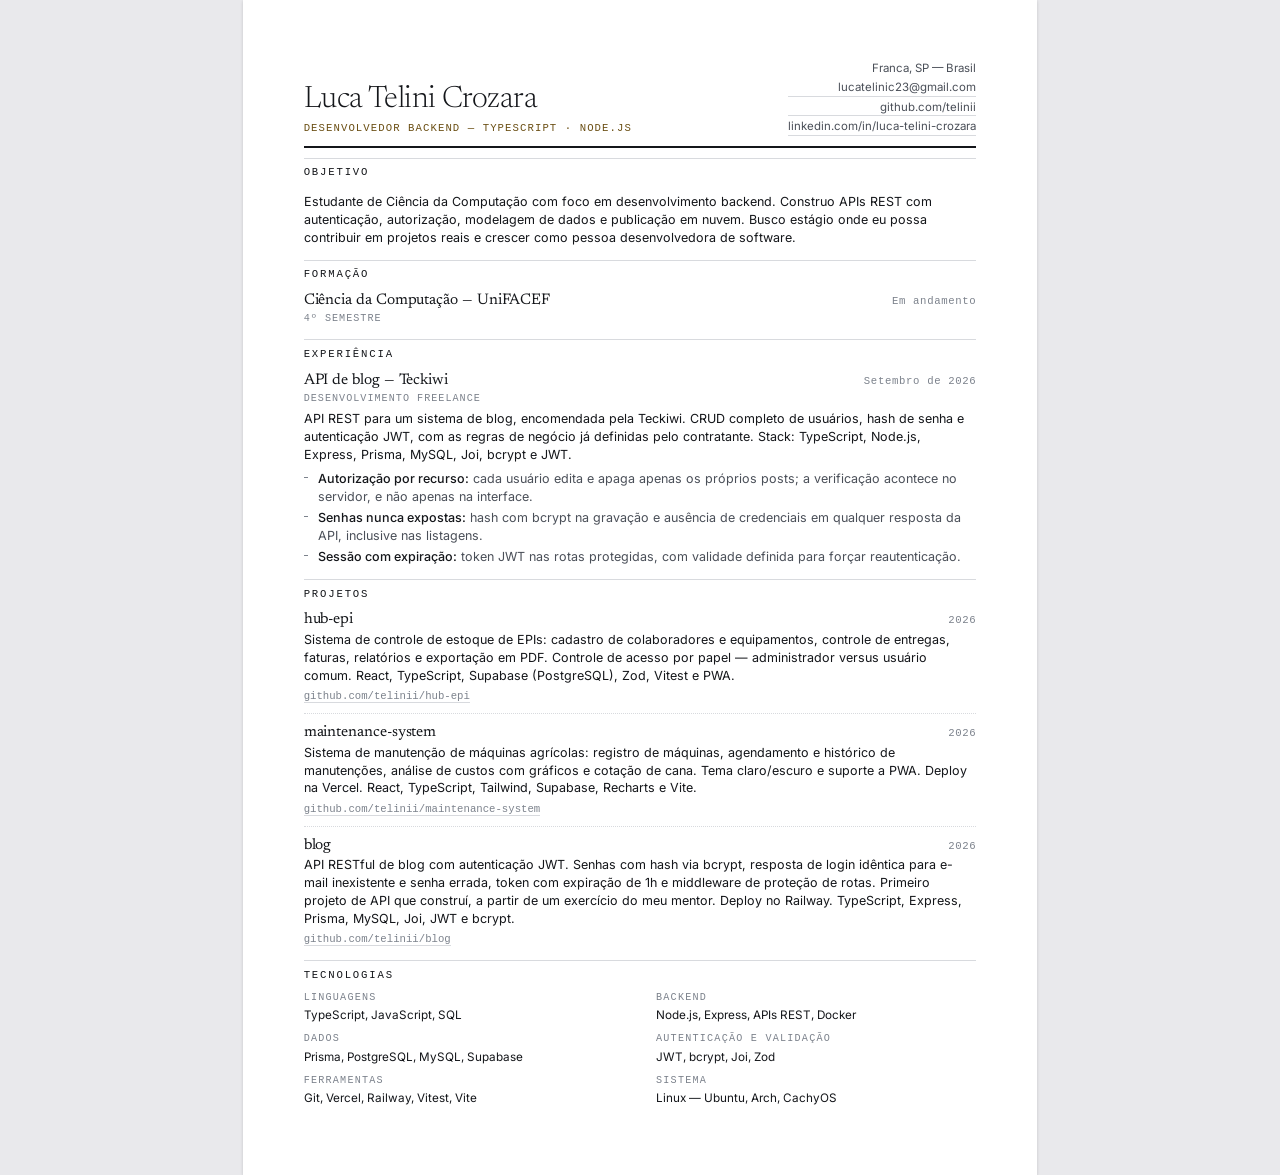
==== curriculo.html @ 414bb684 "Portfólio: site estático, currículo e circuitos de PCB Site de uma página em HTML/CSS/JS puro, sem b" ====
<!DOCTYPE html>
<html lang="pt-BR">
<head>
<meta charset="UTF-8">
<meta name="viewport" content="width=device-width, initial-scale=1">
<title>Luca Telini Crozara — Currículo</title>
<meta name="description" content="Currículo de Luca Telini Crozara, desenvolvedor backend com TypeScript e Node.js.">

<link rel="preconnect" href="https://fonts.googleapis.com">
<link rel="preconnect" href="https://fonts.gstatic.com" crossorigin>
<link href="https://fonts.googleapis.com/css2?family=Inter:wght@400;500&family=Newsreader:opsz,wght@6..72,300;6..72,400&display=swap" rel="stylesheet">
<link rel="stylesheet" href="assets/css/cv.css">
</head>
<body>

<main class="cv">

  <!-- ============ Cabeçalho ============ -->
  <header class="cv-head">
    <div class="cv-identity">
      <h1>Luca Telini Crozara</h1>
      <p class="cv-role">Desenvolvedor Backend — TypeScript · Node.js</p>
    </div>
    <address class="cv-contact">
      <span>Franca, SP — Brasil</span>
      <a href="mailto:lucatelinic23@gmail.com">lucatelinic23@gmail.com</a>
      <a href="https://github.com/telinii">github.com/telinii</a>
      <a href="https://www.linkedin.com/in/luca-telini-crozara-19a609315">linkedin.com/in/luca-telini-crozara</a>
    </address>
  </header>

  <!-- ============ Objetivo ============ -->
  <section class="cv-section cv-section--first">
    <h2>Objetivo</h2>
    <p class="cv-summary">
      Estudante de Ciência da Computação com foco em desenvolvimento backend.
      Construo APIs REST com autenticação, autorização, modelagem de dados e
      publicação em nuvem. Busco estágio onde eu possa contribuir em projetos
      reais e crescer como pessoa desenvolvedora de software.
    </p>
  </section>

  <!-- ============ Formação ============ -->
  <section class="cv-section">
    <h2>Formação</h2>
    <div class="entry">
      <div class="entry-head">
        <h3>Ciência da Computação — UniFACEF</h3>
        <span class="entry-date">Em andamento</span>
      </div>
      <p class="entry-note">4º semestre</p>
      <!-- TROQUE AQUI: adicione a previsão de conclusão, ex. "Previsão: 2029" -->
    </div>
  </section>

  <!-- ============ Experiência ============ -->
  <section class="cv-section">
    <h2>Experiência</h2>
    <div class="entry">
      <div class="entry-head">
        <h3>API de blog — Teckiwi</h3>
        <span class="entry-date">Setembro de 2026</span>
      </div>
      <p class="entry-note">Desenvolvimento freelance</p>
      <p>
        API REST para um sistema de blog, encomendada pela Teckiwi. CRUD completo
        de usuários, hash de senha e autenticação JWT, com as regras de negócio já
        definidas pelo contratante. Stack: TypeScript, Node.js, Express, Prisma,
        MySQL, Joi, bcrypt e JWT.
      </p>
      <ul class="bullets">
        <li><strong>Autorização por recurso:</strong> cada usuário edita e apaga
          apenas os próprios posts; a verificação acontece no servidor, e não
          apenas na interface.</li>
        <li><strong>Senhas nunca expostas:</strong> hash com bcrypt na gravação e
          ausência de credenciais em qualquer resposta da API, inclusive nas
          listagens.</li>
        <li><strong>Sessão com expiração:</strong> token JWT nas rotas protegidas,
          com validade definida para forçar reautenticação.</li>
      </ul>
    </div>
  </section>

  <!-- ============ Projetos ============ -->
  <section class="cv-section">
    <h2>Projetos</h2>

    <div class="entry">
      <div class="entry-head">
        <h3>hub-epi</h3>
        <span class="entry-date">2026</span>
      </div>
      <p>
        Sistema de controle de estoque de EPIs: cadastro de colaboradores e
        equipamentos, controle de entregas, faturas, relatórios e exportação em
        PDF. Controle de acesso por papel — administrador versus usuário comum.
        React, TypeScript, Supabase (PostgreSQL), Zod, Vitest e PWA.
      </p>
      <p class="entry-links">
        <a href="https://github.com/telinii/hub-epi">github.com/telinii/hub-epi</a>
      </p>
    </div>

    <div class="entry">
      <div class="entry-head">
        <h3>maintenance-system</h3>
        <span class="entry-date">2026</span>
      </div>
      <p>
        Sistema de manutenção de máquinas agrícolas: registro de máquinas,
        agendamento e histórico de manutenções, análise de custos com gráficos e
        cotação de cana. Tema claro/escuro e suporte a PWA. Deploy na Vercel.
        React, TypeScript, Tailwind, Supabase, Recharts e Vite.
      </p>
      <p class="entry-links">
        <a href="https://github.com/telinii/maintenance-system">github.com/telinii/maintenance-system</a>
      </p>
    </div>

    <div class="entry">
      <div class="entry-head">
        <h3>blog</h3>
        <span class="entry-date">2026</span>
      </div>
      <p>
        API RESTful de blog com autenticação JWT. Senhas com hash via bcrypt,
        resposta de login idêntica para e-mail inexistente e senha errada, token
        com expiração de 1h e middleware de proteção de rotas. Primeiro projeto de
        API que construí, a partir de um exercício do meu mentor. Deploy no Railway.
        TypeScript, Express, Prisma, MySQL, Joi, JWT e bcrypt.
      </p>
      <p class="entry-links">
        <a href="https://github.com/telinii/blog">github.com/telinii/blog</a>
      </p>
    </div>
  </section>

  <!-- ============ Tecnologias ============ -->
  <section class="cv-section">
    <h2>Tecnologias</h2>

    <div class="tech-grid">
      <div>
        <h3>Linguagens</h3>
        <p>TypeScript, JavaScript, SQL</p>
      </div>
      <div>
        <h3>Backend</h3>
        <p>Node.js, Express, APIs REST, Docker</p>
      </div>
      <div>
        <h3>Dados</h3>
        <p>Prisma, PostgreSQL, MySQL, Supabase</p>
      </div>
      <div>
        <h3>Autenticação e validação</h3>
        <p>JWT, bcrypt, Joi, Zod</p>
      </div>
      <div>
        <h3>Ferramentas</h3>
        <p>Git, Vercel, Railway, Vitest, Vite</p>
      </div>
      <div>
        <h3>Sistema</h3>
        <p>Linux — Ubuntu, Arch, CachyOS</p>
      </div>
    </div>
  </section>

  <!--
    ADICIONE AQUI o que ainda falta e você não me passou:
    · Previsão de conclusão da faculdade
    · Idiomas (ex.: Português — nativo, Inglês — intermediário)
    · Cursos livres, workshops, certificações
    · Disponibilidade (integral / meio período) e cidade para trabalhar
    · Referências sob solicitação

    Ao adicionar, tire a classe "cv-foot--vazio" da tag abaixo.
  -->
  <footer class="cv-foot cv-foot--vazio"></footer>

</main>

</body>
</html>
---- assets/css/cv.css ----
/* =============================================================
   Currículo — Luca Telini Crozara
   Pensado para impressão: fundo branco, tinta escura, sem áreas
   pesadas. Mantém o DNA do site (serifa + monoespaçada + grid),
   não a cor — currículo escuro sai ilegível no papel.

   Tamanho A4 com margem de 16 mm, que é o padrão seguro de
   impressora doméstica e não estoura nenhuma folha de gráfica.
   ============================================================= */

:root {
  --serif: "Newsreader", "Iowan Old Style", Georgia, "Times New Roman", serif;
  --sans: "Inter", -apple-system, BlinkMacSystemFont, "Segoe UI", Roboto, Arial, sans-serif;
  --mono: ui-monospace, SFMono-Regular, Menlo, Consolas, "Liberation Mono", monospace;

  --ink: #14161a;
  --ink-dim: #4a4f58;
  --ink-faint: #7c828c;
  --rule: #d8dade;
  --accent: #6b4f14;      /* dourado escurecido: legível em impressão */
}

*,
*::before,
*::after { box-sizing: border-box; }

html { -webkit-text-size-adjust: 100%; }

body {
  margin: 0;
  background: #e9e9ec;
  color: var(--ink);
  font-family: var(--sans);
  font-size: 9.4pt;
  line-height: 1.42;
  font-weight: 400;
  -webkit-font-smoothing: antialiased;
}

a { color: inherit; text-decoration: none; }

/* ---------- Página ---------- */

.cv {
  width: 210mm;
  min-height: 297mm;
  margin: 0 auto;
  padding: 16mm 16mm 18mm;
  background: #fff;
}

@media screen {
  .cv { box-shadow: 0 1px 3px rgba(0, 0, 0, .16); }
}

/* ---------- Cabeçalho ---------- */

.cv-head {
  display: flex;
  flex-wrap: wrap;
  align-items: flex-end;
  justify-content: space-between;
  gap: .6rem 2rem;
  padding-bottom: .65rem;
  border-bottom: 2px solid var(--ink);
}

.cv-identity h1 {
  font-family: var(--serif);
  font-weight: 300;
  font-size: 23pt;
  line-height: 1.05;
  letter-spacing: -.018em;
  margin: 0;
}

.cv-role {
  margin: .3rem 0 0;
  font-family: var(--mono);
  font-size: 8pt;
  letter-spacing: .1em;
  text-transform: uppercase;
  color: var(--accent);
}

.cv-contact {
  display: flex;
  flex-direction: column;
  gap: .12rem;
  font-size: 8.6pt;
  line-height: 1.45;
  color: var(--ink-dim);
  font-style: normal;
  text-align: right;
}
.cv-contact a { border-bottom: 1px solid var(--rule); }
.cv-contact a:hover { color: var(--accent); border-bottom-color: var(--accent); }

/* ---------- Seções ---------- */

.cv-section {
  margin-top: .82rem;
  padding-top: .42rem;
  border-top: 1px solid var(--rule);
}
.cv-section--first { margin-top: .6rem; }

.cv-section h2 {
  font-family: var(--mono);
  font-size: 8pt;
  font-weight: 500;
  letter-spacing: .17em;
  text-transform: uppercase;
  color: var(--ink);
  margin: 0 0 .48rem;
}

/* ---------- Entradas ---------- */

.entry + .entry {
  margin-top: .55rem;
  padding-top: .5rem;
  border-top: 1px dotted var(--rule);
}

.entry-head {
  display: flex;
  align-items: baseline;
  justify-content: space-between;
  gap: 1rem;
}

.entry-head h3 {
  font-family: var(--serif);
  font-weight: 400;
  font-size: 11.5pt;
  letter-spacing: -.005em;
  margin: 0;
}

.entry-date {
  flex: none;
  font-family: var(--mono);
  font-size: 8pt;
  letter-spacing: .06em;
  color: var(--ink-faint);
  white-space: nowrap;
}

.entry-note {
  margin: .08rem 0 .36rem;
  font-family: var(--mono);
  font-size: 7.6pt;
  letter-spacing: .1em;
  text-transform: uppercase;
  color: var(--ink-faint);
}

.entry p { margin: 0 0 .28rem; }

.entry-links {
  font-family: var(--mono);
  font-size: 8pt;
  color: var(--ink-faint);
}
.entry-links a { border-bottom: 1px solid var(--rule); }
.entry-links a:hover { color: var(--accent); }

/* ---------- Marcadores ---------- */

.bullets {
  margin: .38rem 0 0;
  padding: 0;
  list-style: none;
}
.bullets li {
  position: relative;
  padding-left: .9rem;
  margin-bottom: .22rem;
  color: var(--ink-dim);
}
.bullets li::before {
  content: "";
  position: absolute;
  left: 0;
  top: .58em;
  width: 4px;
  height: 1px;
  background: var(--ink-faint);
}
.bullets strong { color: var(--ink); font-weight: 500; }

/* ---------- Tecnologias ---------- */

.tech-grid {
  display: grid;
  grid-template-columns: repeat(2, minmax(0, 1fr));
  gap: .5rem 2rem;
}
.tech-grid h3 {
  font-family: var(--mono);
  font-size: 7.6pt;
  font-weight: 500;
  letter-spacing: .12em;
  text-transform: uppercase;
  color: var(--ink-faint);
  margin: 0 0 .15rem;
}
.tech-grid p { margin: 0; font-size: 8.8pt; }

/* ---------- Rodapé (bloco opcional) ---------- */

/* `:empty` não serve aqui: um comentário HTML dentro da tag já conta
   como conteúdo e a régua apareceria sozinha no fim da página. */
.cv-foot--vazio { display: none; }
.cv-foot {
  margin-top: 1.1rem;
  padding-top: .5rem;
  border-top: 1px solid var(--rule);
  font-size: 8.8pt;
  color: var(--ink-dim);
}
.cv-foot p { margin: 0 0 .2rem; }

a { text-decoration: none; }

/* ---------- Impressão ---------- */

@page {
  size: A4;
  margin: 16mm;
}

@media print {
  html, body {
    background: #fff;
    font-size: 9.4pt;
  }
  .cv {
    width: auto;
    min-height: 0;
    margin: 0;
    padding: 0;
    box-shadow: none;
  }
  /* Evita corte de bloco no meio da folha */
  .entry, .cv-section, .cv-head { break-inside: avoid; }
  h2, h3 { break-after: avoid; }
  a { color: var(--ink-dim); }
}
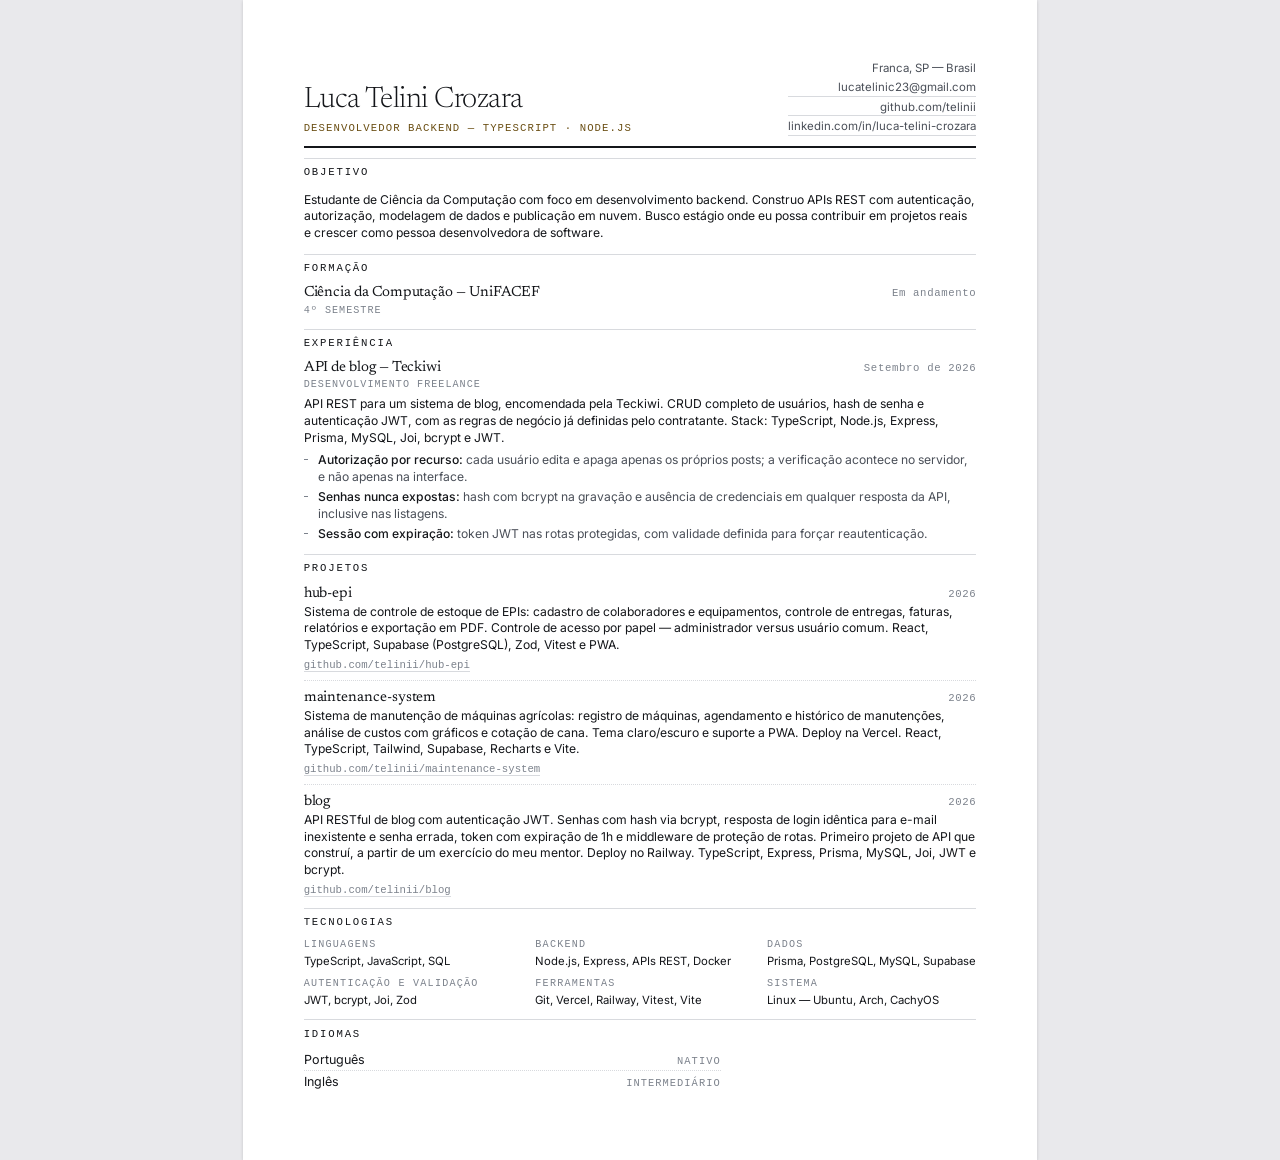
==== commit 728d3829: "Currículo: adiciona idiomas (português nativo, inglês intermediário) Para caber em uma página, Tecno" ====
--- a/curriculo.html
+++ b/curriculo.html
@@ -167,10 +167,18 @@
     </div>
   </section>
 
+  <!-- ============ Idiomas ============ -->
+  <section class="cv-section">
+    <h2>Idiomas</h2>
+    <ul class="lang-list">
+      <li><span class="lang-name">Português</span><span class="lang-level">Nativo</span></li>
+      <li><span class="lang-name">Inglês</span><span class="lang-level">Intermediário</span></li>
+    </ul>
+  </section>
+
   <!--
     ADICIONE AQUI o que ainda falta e você não me passou:
     · Previsão de conclusão da faculdade
-    · Idiomas (ex.: Português — nativo, Inglês — intermediário)
     · Cursos livres, workshops, certificações
     · Disponibilidade (integral / meio período) e cidade para trabalhar
     · Referências sob solicitação
--- a/assets/css/cv.css
+++ b/assets/css/cv.css
@@ -31,8 +31,8 @@
   background: #e9e9ec;
   color: var(--ink);
   font-family: var(--sans);
-  font-size: 9.4pt;
-  line-height: 1.42;
+  font-size: 9.1pt;
+  line-height: 1.38;
   font-weight: 400;
   -webkit-font-smoothing: antialiased;
 }
@@ -68,7 +68,7 @@
 .cv-identity h1 {
   font-family: var(--serif);
   font-weight: 300;
-  font-size: 23pt;
+  font-size: 22pt;
   line-height: 1.05;
   letter-spacing: -.018em;
   margin: 0;
@@ -99,8 +99,8 @@
 /* ---------- Seções ---------- */
 
 .cv-section {
-  margin-top: .82rem;
-  padding-top: .42rem;
+  margin-top: .68rem;
+  padding-top: .38rem;
   border-top: 1px solid var(--rule);
 }
 .cv-section--first { margin-top: .6rem; }
@@ -118,8 +118,8 @@
 /* ---------- Entradas ---------- */
 
 .entry + .entry {
-  margin-top: .55rem;
-  padding-top: .5rem;
+  margin-top: .46rem;
+  padding-top: .42rem;
   border-top: 1px dotted var(--rule);
 }
 
@@ -133,7 +133,7 @@
 .entry-head h3 {
   font-family: var(--serif);
   font-weight: 400;
-  font-size: 11.5pt;
+  font-size: 11pt;
   letter-spacing: -.005em;
   margin: 0;
 }
@@ -156,7 +156,7 @@
   color: var(--ink-faint);
 }
 
-.entry p { margin: 0 0 .28rem; }
+.entry p { margin: 0 0 .24rem; }
 
 .entry-links {
   font-family: var(--mono);
@@ -194,8 +194,10 @@
 
 .tech-grid {
   display: grid;
-  grid-template-columns: repeat(2, minmax(0, 1fr));
-  gap: .5rem 2rem;
+  /* 3 colunas em vez de 2: cabe na mesma altura do bloco de idiomas
+     sem precisar reduzir o corpo do texto. */
+  grid-template-columns: repeat(3, minmax(0, 1fr));
+  gap: .42rem 1.4rem;
 }
 .tech-grid h3 {
   font-family: var(--mono);
@@ -206,7 +208,39 @@
   color: var(--ink-faint);
   margin: 0 0 .15rem;
 }
-.tech-grid p { margin: 0; font-size: 8.8pt; }
+.tech-grid p { margin: 0; font-size: 8.5pt; }
+
+/* ---------- Idiomas ---------- */
+
+/* Alinhado à esquerda como os grupos de Tecnologias, mas com o nível
+   recuado à direita da própria linha — evita a coluna de 6 que quebraria
+   o grid e deixaria a última célula órfã. */
+.lang-list {
+  list-style: none;
+  margin: 0;
+  padding: 0;
+  max-width: 62%;
+}
+.lang-list li {
+  display: flex;
+  align-items: baseline;
+  justify-content: space-between;
+  gap: 1.5rem;
+  padding: .12rem 0;
+  border-bottom: 1px dotted var(--rule);
+}
+.lang-list li:last-child { border-bottom: none; }
+
+.lang-name { font-size: 9.4pt; }
+
+.lang-level {
+  font-family: var(--mono);
+  font-size: 7.8pt;
+  letter-spacing: .1em;
+  text-transform: uppercase;
+  color: var(--ink-faint);
+  white-space: nowrap;
+}
 
 /* ---------- Rodapé (bloco opcional) ---------- */
 
@@ -234,7 +268,7 @@
 @media print {
   html, body {
     background: #fff;
-    font-size: 9.4pt;
+    font-size: 9.1pt;
   }
   .cv {
     width: auto;
